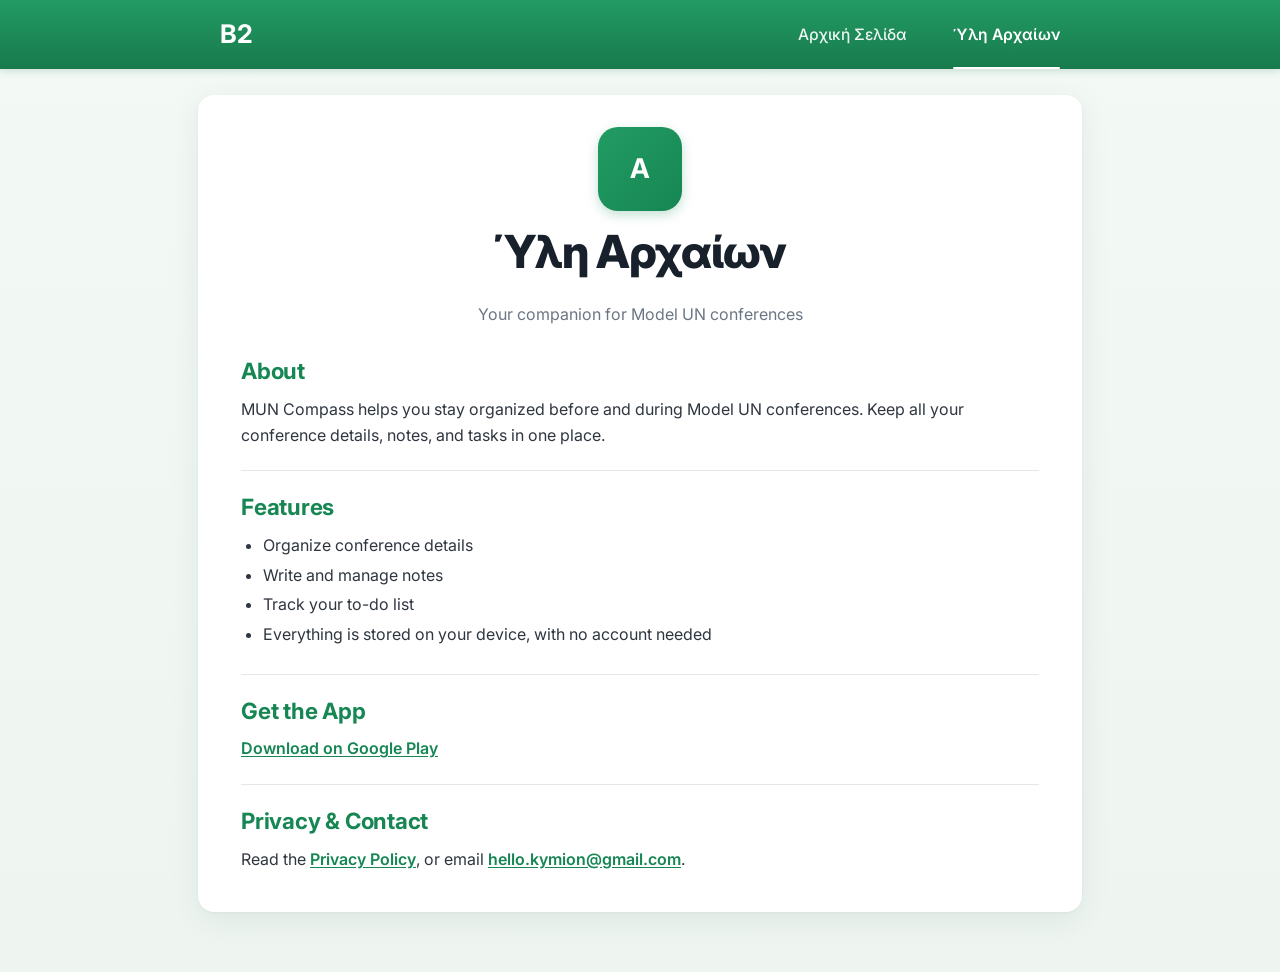
==== apps/biologia.html @ a577fe7d "Added Test Pages" ====
<!DOCTYPE html>
<html lang="en">
<head>
  <meta charset="UTF-8">
  <meta name="viewport" content="width=device-width, initial-scale=1.0">
  <title>MUN Compass – Kymion</title>
  <link rel="preconnect" href="https://fonts.googleapis.com">
  <link rel="preconnect" href="https://fonts.gstatic.com" crossorigin>
  <link href="https://fonts.googleapis.com/css2?family=Inter:wght@400;500;600;700;800&display=swap" rel="stylesheet">
  <link rel="stylesheet" href="../style.css">
   <link rel="manifest" href="../manifest.json">
</head>
<body>

  <header class="site-header">
    <div class="header-inner">
      <a href="../index.html" class="brand">Β2</a>
      <nav class="nav">
        <a href="../index.html" class="nav-link">Αρχική Σελίδα</a>
        <a href="arxaia.html" class="nav-link active">Ύλη Αρχαίων</a>
      </nav>
    </div>
  </header>

  <main class="page">
    <article class="card">
      <header class="card-header app-hero">
        <div class="app-icon">Α</div>
        <h1>Ύλη Αρχαίων</h1>
        <p class="app-name">Your companion for Model UN conferences</p>
      </header>

      <section class="policy-section">
        <h2>About</h2>
        <p>MUN Compass helps you stay organized before and during Model UN conferences. Keep all your conference details, notes, and tasks in one place.</p>
      </section>

      <section class="policy-section">
        <h2>Features</h2>
        <ul>
          <li>Organize conference details</li>
          <li>Write and manage notes</li>
          <li>Track your to-do list</li>
          <li>Everything is stored on your device, with no account needed</li>
        </ul>
      </section>

      <section class="policy-section">
        <h2>Get the App</h2>
        <p>
          <!-- Replace # with your Google Play link once it's live -->
          <a href="#">Download on Google Play</a>
        </p>
      </section>

      <section class="policy-section">
        <h2>Privacy &amp; Contact</h2>
        <p>Read the <a href="../privacy/munc_privacy.html">Privacy Policy</a>, or email
          <a href="mailto:hello.kymion@gmail.com">hello.kymion@gmail.com</a>.</p>
      </section>
    </article>
  </main>

</body>
</html>
---- style.css ----
/* ---------- Base ---------- */
:root {
  --green: #229b63;
  --green-dark: #187a4d;
  --heading-green: #168653;
  --text: #2f3640;
  --title: #17202b;
  --muted: #6b7684;
  --divider: #e3e7ec;
  --page-bg: #eef5f0;
  --card-bg: #ffffff;
  --max-width: 884px;
}

* {
  box-sizing: border-box;
  margin: 0;
  padding: 0;
}

body {
  font-family: "Inter", -apple-system, BlinkMacSystemFont, "Segoe UI", Roboto, sans-serif;
  color: var(--text);
  background: linear-gradient(180deg, #f3f9f5 0%, var(--page-bg) 100%);
  min-height: 100vh;
  line-height: 1.6;
  -webkit-font-smoothing: antialiased;
}

/* ---------- Header ---------- */
.site-header {
  background: linear-gradient(180deg, var(--green) 0%, var(--green-dark) 100%);
  box-shadow: 0 2px 8px rgba(20, 100, 60, 0.18);
  position: sticky;
  top: 0;
  z-index: 10;
}

.header-inner {
  max-width: var(--max-width);
  margin: 0 auto;
  padding: 0 22px;
  height: 69px;
  display: flex;
  align-items: center;
  justify-content: space-between;
}

.brand {
  color: #fff;
  font-size: 1.6rem;
  font-weight: 700;
  text-decoration: none;
  letter-spacing: -0.01em;
}

.nav {
  display: flex;
  gap: 46px;
  height: 100%;
}

.nav-link {
  color: rgba(255, 255, 255, 0.92);
  text-decoration: none;
  font-size: 0.98rem;
  font-weight: 500;
  display: flex;
  align-items: center;
  position: relative;
  transition: color 0.2s;
}

.nav-link:hover {
  color: #fff;
}

.nav-link.active {
  color: #fff;
  font-weight: 600;
}

/* white underline under the active tab */
.nav-link.active::after {
  content: "";
  position: absolute;
  left: 0;
  right: 0;
  bottom: 0;
  height: 2px;
  background: #fff;
  border-radius: 2px;
}

/* ---------- Card ---------- */
.page {
  padding: 26px 16px 60px;
}

.card {
  max-width: var(--max-width);
  margin: 0 auto;
  background: var(--card-bg);
  border-radius: 16px;
  box-shadow: 0 8px 30px rgba(30, 70, 50, 0.08), 0 1px 3px rgba(30, 70, 50, 0.05);
  padding: 32px 43px 40px;
}

.card-header {
  text-align: center;
  margin-bottom: 26px;
}

.card-header h1 {
  font-size: 2.85rem;
  font-weight: 800;
  color: var(--title);
  letter-spacing: -0.02em;
  line-height: 1.2;
  margin-bottom: 8px;
}

.app-name {
  color: var(--muted);
  font-size: 1rem;
}

.updated {
  color: var(--muted);
  font-size: 0.85rem;
}

/* ---------- Sections ---------- */
.policy-section {
  padding: 18px 0 22px;
  border-bottom: 1px solid var(--divider);
}

.policy-section:first-of-type {
  padding-top: 0;
}

.policy-section:last-of-type {
  border-bottom: none;
  padding-bottom: 0;
}

.policy-section h2 {
  color: var(--heading-green);
  font-size: 1.4rem;
  font-weight: 700;
  margin-bottom: 8px;
  letter-spacing: -0.01em;
}

.policy-section p {
  font-size: 1rem;
  line-height: 1.6;
}

.policy-section a {
  color: var(--heading-green);
  font-weight: 600;
  text-decoration: underline;
  text-underline-offset: 2px;
}

.policy-section a:hover {
  color: var(--green-dark);
}

/* ---------- Mobile ---------- */
@media (max-width: 600px) {
  .header-inner {
    height: 60px;
    padding: 0 16px;
  }

  .brand {
    font-size: 1.25rem;
  }

  .nav {
    gap: 20px;
  }

  .nav-link {
    font-size: 0.9rem;
  }

  .card {
    padding: 24px 20px 30px;
    border-radius: 12px;
  }

  .card-header h1 {
    font-size: 2rem;
  }

  .policy-section h2 {
    font-size: 1.2rem;
  }
}

/* ---------- Home page: app list ---------- */
.app-item {
  display: flex;
  gap: 20px;
  align-items: flex-start;
  padding: 22px 0;
  border-bottom: 1px solid var(--divider);
}

.app-item:first-child {
  padding-top: 0;
}

.app-icon {
  flex-shrink: 0;
  width: 64px;
  height: 64px;
  border-radius: 16px;
  background: linear-gradient(135deg, var(--green) 0%, var(--heading-green) 100%);
  color: #fff;
  font-weight: 700;
  font-size: 1.3rem;
  display: flex;
  align-items: center;
  justify-content: center;
  box-shadow: 0 4px 12px rgba(22, 134, 83, 0.25);
}

/* to use a real icon instead: <img class="app-icon" src="icon.png" alt=""> */
img.app-icon {
  object-fit: cover;
  background: none;
}

.icon-tide {
  background: linear-gradient(135deg, #34b87a 0%, #187a4d 100%);
}

.app-info h2 {
  color: var(--heading-green);
  font-size: 1.4rem;
  font-weight: 700;
  letter-spacing: -0.01em;
  margin-bottom: 4px;
  display: flex;
  align-items: center;
  gap: 10px;
  flex-wrap: wrap;
}

.app-info p {
  font-size: 1rem;
  line-height: 1.6;
}

.badge {
  font-size: 0.75rem;
  font-weight: 600;
  color: var(--muted);
  background: #eef5f0;
  border-radius: 999px;
  padding: 2px 10px;
  letter-spacing: 0;
}

.app-links {
  margin-top: 10px;
  display: flex;
  gap: 18px;
  flex-wrap: wrap;
}

.app-links a,
.contact a {
  color: var(--heading-green);
  font-weight: 600;
  text-decoration: underline;
  text-underline-offset: 2px;
}

.app-links a:hover,
.contact a:hover {
  color: var(--green-dark);
}

.contact {
  padding-top: 22px;
  text-align: center;
  color: var(--muted);
  font-size: 0.95rem;
}

@media (max-width: 600px) {
  .app-item {
    gap: 14px;
  }

  .app-icon {
    width: 52px;
    height: 52px;
    border-radius: 13px;
    font-size: 1.1rem;
  }

  .app-info h2 {
    font-size: 1.2rem;
  }
}

/* ---------- App page ---------- */
.app-hero {
  display: flex;
  flex-direction: column;
  align-items: center;
  gap: 14px;
}

.app-hero .app-icon {
  width: 84px;
  height: 84px;
  border-radius: 20px;
  font-size: 1.7rem;
}

.policy-section ul {
  padding-left: 22px;
}

.policy-section li {
  margin-bottom: 4px;
}

/* ==========================================
   CLASS SCHEDULE — PDF VIEWER
   ========================================== */

/* Main schedule section */
.schedule-section {
  max-width: var(--max-width);
  margin: 30px auto;
  padding: 0 16px;
}

/* Schedule card */
.schedule-card {
  background: var(--card-bg);
  border: 1px solid var(--divider);
  border-radius: 16px;
  overflow: hidden;
  box-shadow:
    0 8px 30px rgba(30, 70, 50, 0.08),
    0 1px 3px rgba(30, 70, 50, 0.05);
  transition: box-shadow 0.25s ease;
}

.schedule-card:hover {
  box-shadow:
    0 12px 35px rgba(30, 70, 50, 0.11),
    0 2px 6px rgba(30, 70, 50, 0.06);
}

/* ---------- Schedule Header ---------- */

.schedule-header {
  display: flex;
  justify-content: space-between;
  align-items: center;
  gap: 20px;
  padding: 26px 30px;
}

.schedule-heading {
  display: flex;
  align-items: center;
  gap: 16px;
}

/* Green icon */
.schedule-icon {
  width: 52px;
  height: 52px;
  flex-shrink: 0;

  display: flex;
  align-items: center;
  justify-content: center;

  background: linear-gradient(
    135deg,
    var(--green) 0%,
    var(--green-dark) 100%
  );

  color: white;
  font-size: 24px;
  border-radius: 14px;

  box-shadow: 0 4px 12px rgba(22, 134, 83, 0.2);
}

/* Schedule title */
.schedule-heading h2 {
  color: var(--title);
  font-size: 1.45rem;
  font-weight: 700;
  letter-spacing: -0.02em;
  line-height: 1.3;
  margin: 0;
}

.schedule-heading p {
  color: var(--muted);
  font-size: 0.9rem;
  margin-top: 5px;
}

/* Weekly schedule badge */
.schedule-badge {
  display: inline-flex;
  align-items: center;

  padding: 6px 13px;

  background: #e8f6ee;
  color: var(--heading-green);

  border: 1px solid #ccebd9;
  border-radius: 999px;

  font-size: 0.75rem;
  font-weight: 600;
  white-space: nowrap;
}

/* ---------- PDF Toolbar ---------- */

.schedule-toolbar {
  display: flex;
  align-items: center;
  justify-content: space-between;
  flex-wrap: wrap;
  gap: 14px;

  padding: 15px 30px;

  background: #f7faf8;

  border-top: 1px solid var(--divider);
  border-bottom: 1px solid var(--divider);

  font-size: 0.9rem;
  color: var(--muted);
}

/* PDF filename */
.schedule-toolbar > span {
  display: flex;
  align-items: center;
  gap: 8px;

  font-weight: 500;
  color: var(--text);
}

/* Action buttons container */
.schedule-actions {
  display: flex;
  align-items: center;
  gap: 10px;
}

/* Shared button styles */
.schedule-actions a {
  display: inline-flex;
  align-items: center;
  justify-content: center;
  gap: 7px;

  padding: 9px 17px;

  border-radius: 9px;

  font-family: inherit;
  font-size: 0.85rem;
  font-weight: 600;

  text-decoration: none;

  transition:
    background 0.2s ease,
    transform 0.2s ease,
    box-shadow 0.2s ease;
}

/* Open PDF button */
.schedule-actions .open-btn {
  background: #ffffff;
  color: var(--heading-green);

  border: 1px solid #ccebd9;
}

.schedule-actions .open-btn:hover {
  background: #e8f6ee;
  transform: translateY(-1px);
}

/* Download button */
.schedule-actions .download-btn {
  background: linear-gradient(
    135deg,
    var(--green) 0%,
    var(--green-dark) 100%
  );

  color: #ffffff;

  border: 1px solid transparent;

  box-shadow: 0 3px 9px rgba(22, 134, 83, 0.18);
}

.schedule-actions .download-btn:hover {
  background: var(--green-dark);

  transform: translateY(-2px);

  box-shadow: 0 5px 14px rgba(22, 134, 83, 0.25);
}

.schedule-actions a:active {
  transform: translateY(0);
}

.schedule-actions a:focus-visible {
  outline: 3px solid var(--green);
  outline-offset: 3px;
}

/* ---------- PDF Viewer ---------- */

.pdf-container {
  padding: 20px;
  background: #f0f5f1;
}

/* Embedded PDF */
.pdf-container iframe {
  display: block;

  width: 100%;
  height: 650px;

  border: 1px solid var(--divider);
  border-radius: 10px;

  background: #ffffff;

  box-shadow: 0 2px 10px rgba(30, 70, 50, 0.05);
}

/* ---------- Schedule Footer ---------- */

.schedule-footer {
  display: flex;
  align-items: center;
  gap: 8px;

  padding: 16px 30px;

  background: var(--card-bg);

  border-top: 1px solid var(--divider);

  color: var(--muted);
  font-size: 0.85rem;
}

/* ---------- Tablet ---------- */

@media (max-width: 768px) {

  .schedule-header {
    padding: 22px;
  }

  .schedule-toolbar {
    padding: 14px 22px;
  }

  .pdf-container {
    padding: 14px;
  }

  .pdf-container iframe {
    height: 550px;
  }

  .schedule-footer {
    padding: 14px 22px;
  }

}

/* ---------- Mobile ---------- */

@media (max-width: 600px) {

  .schedule-section {
    margin: 20px auto;
    padding: 0 12px;
  }

  .schedule-card {
    border-radius: 12px;
  }

  /* Header */
  .schedule-header {
    flex-direction: column;
    align-items: flex-start;
    gap: 14px;

    padding: 20px;
  }

  .schedule-heading {
    gap: 12px;
  }

  .schedule-icon {
    width: 44px;
    height: 44px;

    font-size: 21px;
    border-radius: 11px;
  }

  .schedule-heading h2 {
    font-size: 1.2rem;
  }

  .schedule-heading p {
    font-size: 0.82rem;
  }

  .schedule-badge {
    font-size: 0.7rem;
    padding: 5px 11px;
  }

  /* Toolbar */
  .schedule-toolbar {
    flex-direction: column;
    align-items: stretch;
    gap: 12px;

    padding: 15px 20px;
  }

  .schedule-toolbar > span {
    font-size: 0.82rem;
  }

  /* Buttons */
  .schedule-actions {
    width: 100%;
    gap: 8px;
  }

  .schedule-actions a {
    flex: 1;
    padding: 11px 12px;
    font-size: 0.82rem;
  }

  /* PDF */
  .pdf-container {
    padding: 8px;
  }

  .pdf-container iframe {
    height: 450px;
    border-radius: 7px;
  }

  /* Footer */
  .schedule-footer {
    padding: 14px 20px;
    font-size: 0.78rem;
  }

}

/* ---------- Reduced Motion ---------- */

@media (prefers-reduced-motion: reduce) {
  .schedule-card,
  .schedule-actions a {
    transition: none;
  }
}
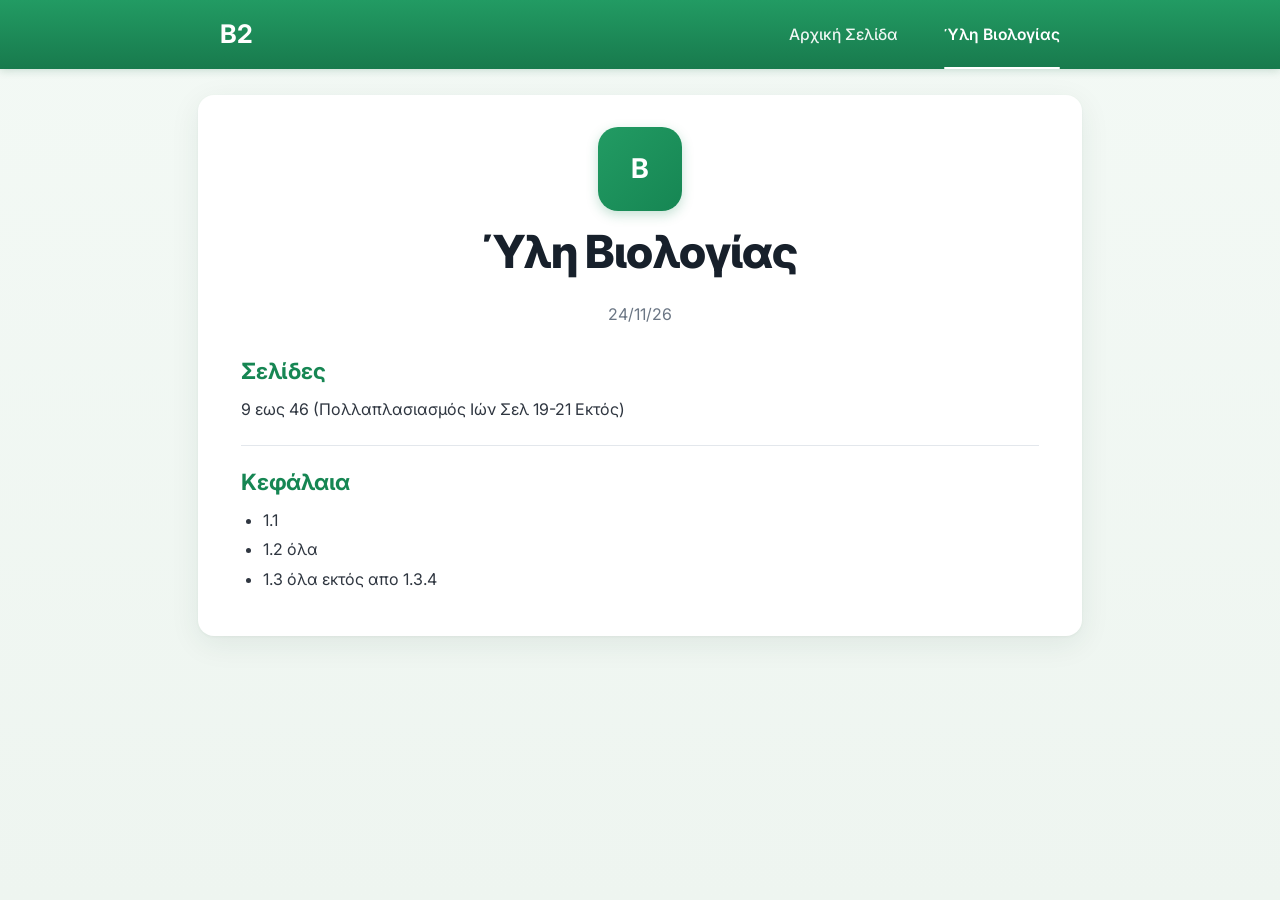
==== commit 6fa93258: "Updated Biology and Physics page" ====
--- a/apps/biologia.html
+++ b/apps/biologia.html
@@ -17,7 +17,7 @@
       <a href="../index.html" class="brand">Β2</a>
       <nav class="nav">
         <a href="../index.html" class="nav-link">Αρχική Σελίδα</a>
-        <a href="arxaia.html" class="nav-link active">Ύλη Αρχαίων</a>
+        <a href="biologia.html" class="nav-link active">Ύλη Βιολογίας</a>
       </nav>
     </div>
   </header>
@@ -25,38 +25,23 @@
   <main class="page">
     <article class="card">
       <header class="card-header app-hero">
-        <div class="app-icon">Α</div>
-        <h1>Ύλη Αρχαίων</h1>
-        <p class="app-name">Your companion for Model UN conferences</p>
+        <div class="app-icon">Β</div>
+        <h1>Ύλη Βιολογίας</h1>
+        <p class="app-name">24/11/26</p>
       </header>
 
       <section class="policy-section">
-        <h2>About</h2>
-        <p>MUN Compass helps you stay organized before and during Model UN conferences. Keep all your conference details, notes, and tasks in one place.</p>
+        <h2>Σελίδες</h2>
+        <p>9 εως 46 (Πολλαπλασιασμός Ιών  Σελ 19-21 Εκτός)</p>
       </section>
-
+      
       <section class="policy-section">
-        <h2>Features</h2>
+        <h2>Κεφάλαια</h2>
         <ul>
-          <li>Organize conference details</li>
-          <li>Write and manage notes</li>
-          <li>Track your to-do list</li>
-          <li>Everything is stored on your device, with no account needed</li>
+          <li>1.1</li>
+          <li>1.2 όλα</li>
+          <li>1.3 όλα εκτός απο 1.3.4</li>
         </ul>
-      </section>
-
-      <section class="policy-section">
-        <h2>Get the App</h2>
-        <p>
-          <!-- Replace # with your Google Play link once it's live -->
-          <a href="#">Download on Google Play</a>
-        </p>
-      </section>
-
-      <section class="policy-section">
-        <h2>Privacy &amp; Contact</h2>
-        <p>Read the <a href="../privacy/munc_privacy.html">Privacy Policy</a>, or email
-          <a href="mailto:hello.kymion@gmail.com">hello.kymion@gmail.com</a>.</p>
       </section>
     </article>
   </main>
